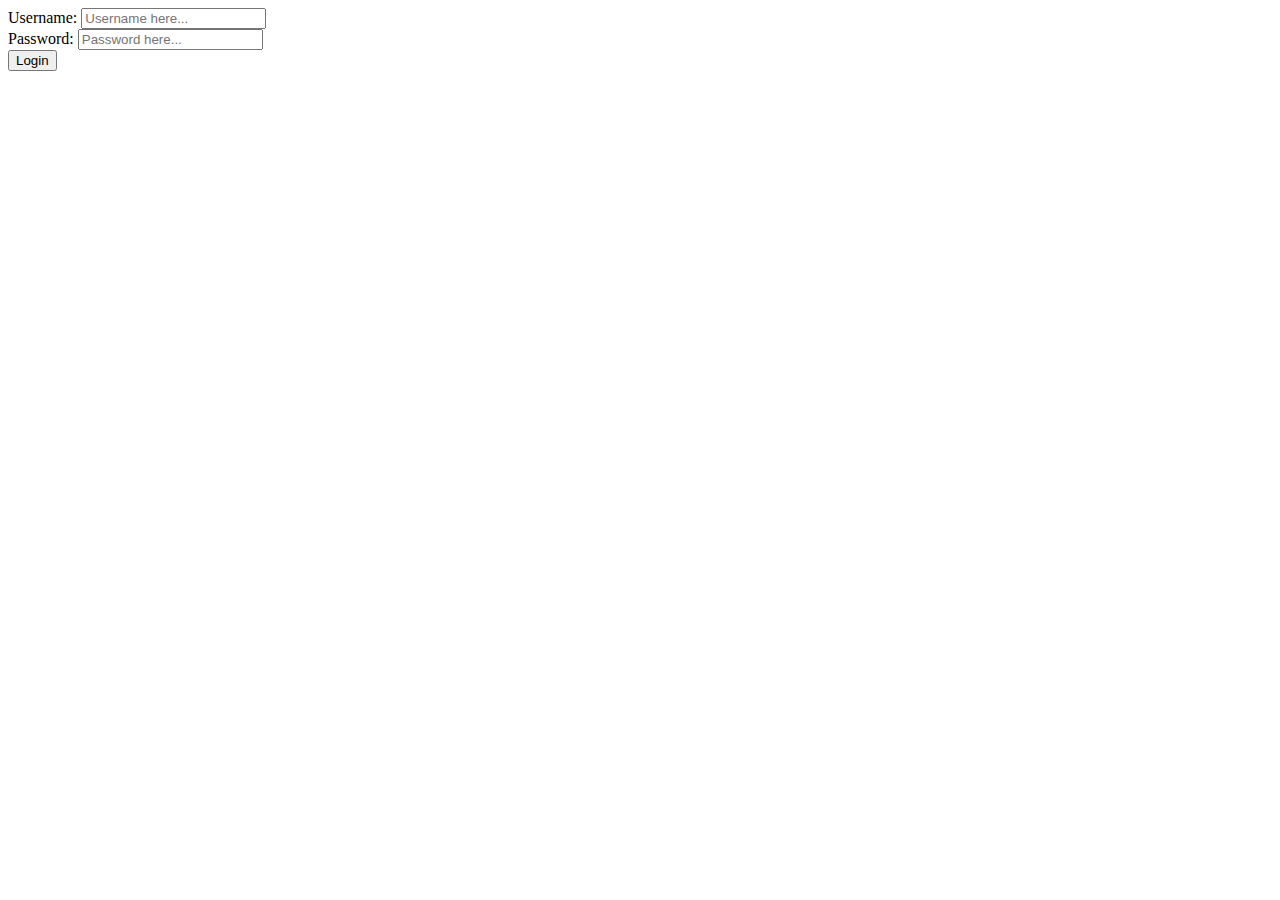
==== index.html @ 5e28cfff "Create index.html" ====
<!DOCTYPE html>
<html lang="en">
  <head>
    <meta name="viewport" content="width=device-width, initial-scale=1.0" />
    <title>Interactive Panda Form</title>
    <!-- Google Font -->
    <link
      href="https://fonts.googleapis.com/css2?family=Poppins:wght@400;600&display=swap"
      rel="stylesheet"
    />
    <!-- Stylesheet -->
    <link rel="stylesheet" href="style.css" />
  </head>
  <body>
    <div class="container">
      <form>
        <label for="username">Username:</label>
        <input type="text" id="username" placeholder="Username here..." /><br>
        <label for="password">Password:</label>
        <input type="password" id="password" placeholder="Password here..." /><br>
        <button>Login</button>
      </form>
      <div class="ear-l"></div>
      <div class="ear-r"></div>
      <div class="panda-face">
        <div class="blush-l"></div>
        <div class="blush-r"></div>
        <div class="eye-l">
          <div class="eyeball-l"></div>
        </div>
        <div class="eye-r">
          <div class="eyeball-r"></div>
        </div>
        <div class="nose"></div>
        <div class="mouth"></div>
      </div>
      <div class="hand-l"></div>
      <div class="hand-r"></div>
      <div class="paw-l"></div>
      <div class="paw-r"></div>
    </div>
    <!-- Script -->
    <script src="script.js"></script>
  </body>
</html>
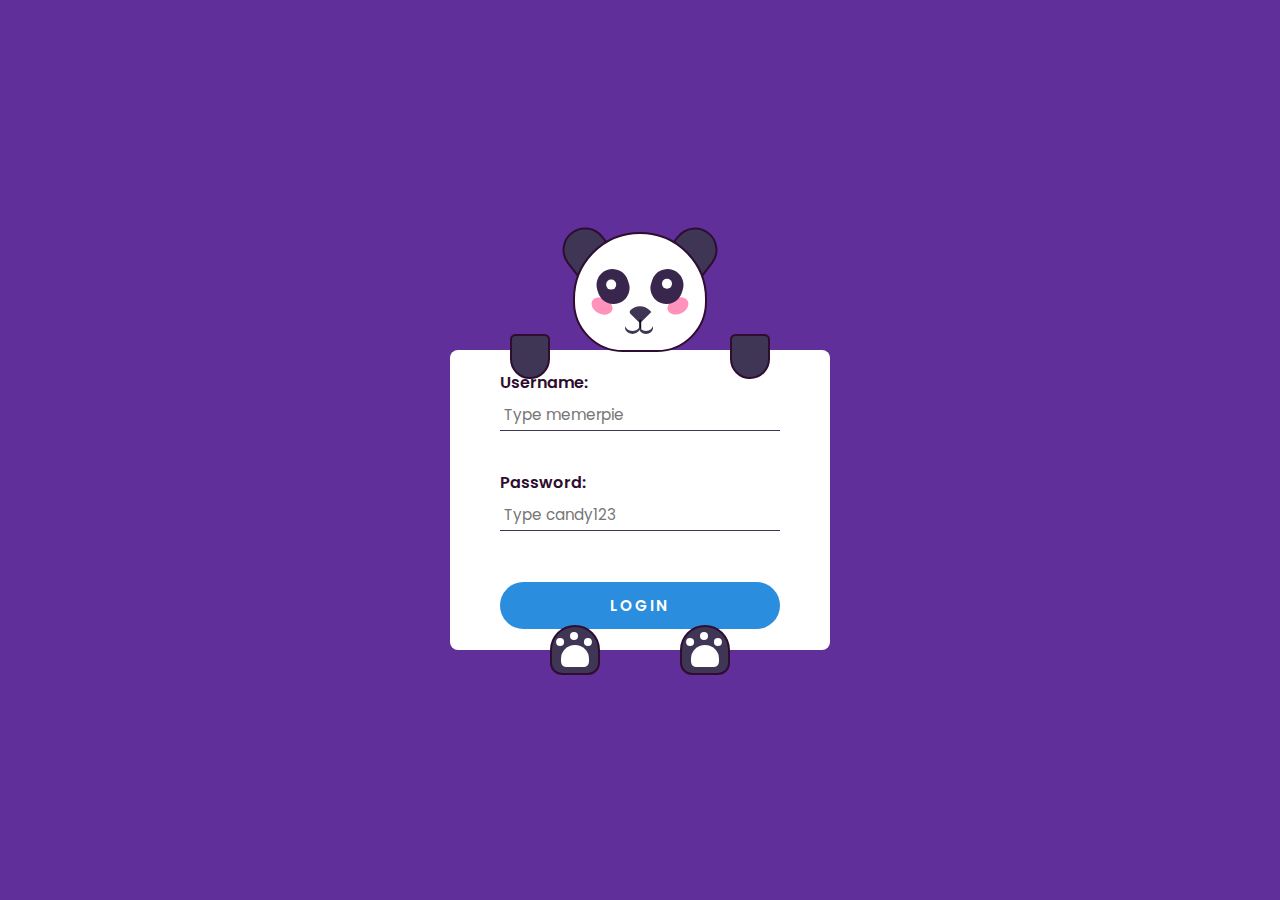
==== commit eb9508c9: "Update index.html" ====
--- a/index.html
+++ b/index.html
@@ -15,9 +15,9 @@
     <div class="container">
       <form>
         <label for="username">Username:</label>
-        <input type="text" id="username" placeholder="Username here..." /><br>
+        <input type="text" id="username" placeholder="Type memerpie" /><br>
         <label for="password">Password:</label>
-        <input type="password" id="password" placeholder="Password here..." /><br>
+        <input type="password" id="password" placeholder="Type candy123" /><br>
         <button>Login</button>
       </form>
       <div class="ear-l"></div>
--- a/style.css
+++ b/style.css
@@ -0,0 +1,264 @@
+* {
+  padding: 0;
+  margin: 0;
+  box-sizing: border-box;
+  font-family: "Poppins", sans-serif;
+}
+body {
+  background-color: #612f99;
+}
+.container {
+  height: 31.25em;
+  width: 31.25em;
+  position: absolute;
+  transform: translate(-50%, -50%);
+  top: 50%;
+  left: 50%;
+}
+form {
+  width: 23.75em;
+  height: 18.75em;
+  background-color: #ffffff;
+  position: absolute;
+  transform: translate(-50%, -50%);
+  top: calc(50% + 3.1em);
+  left: 50%;
+  padding: 0 3.1em;
+  display: flex;
+  flex-direction: column;
+  justify-content: center;
+  border-radius: 0.5em;
+}
+form label {
+  display: block;
+  margin-bottom: 0.2em;
+  font-weight: 600;
+  color: #2e0d30;
+}
+form input {
+  font-size: 0.95em;
+  font-weight: 400;
+  color: #3f3554;
+  padding: 0.3em;
+  border: none;
+  border-bottom: 0.12em solid #3f3554;
+  outline: none;
+}
+form input:focus {
+  border-color: #0d96e0;
+}
+form input:not(:last-child) {
+  margin-bottom: 0.9em;
+}
+form button {
+  font-size: 0.95em;
+  padding: 0.8em 1.5em;
+  border-radius: 2em;
+  border: none;
+  outline: none;
+  background-color: #2b8ddd;
+  color: #ffffff;
+  text-transform: uppercase;
+  font-weight: 600;
+  letter-spacing: 0.15em;
+  margin-top: 0.8em;
+  transition: transform 0.3s ease, box-shadow 0.3s ease, background-color 0.3s ease;
+}
+
+form button:hover {
+  transform: scale(1.05); 
+  background-color: #1a6fbf;
+  box-shadow: 0 0 10px 5px rgba(43, 141, 221, 0.6), 
+              0 0 20px 8px rgba(43, 141, 221, 0.4); 
+  cursor: pointer;
+}
+
+form button:active {
+  transform: scale(1.02);
+  background-color: #155a99;
+  box-shadow: 0 0 8px 4px rgba(43, 141, 221, 0.5);
+}
+
+
+.panda-face {
+  height: 7.5em;
+  width: 8.4em;
+  background-color: #ffffff;
+  border: 0.18em solid #2e0d30;
+  border-radius: 7.5em 7.5em 5.62em 5.62em;
+  position: absolute;
+  top: 2em;
+  margin: auto;
+  left: 0;
+  right: 0;
+}
+.ear-l,
+.ear-r {
+  background-color: #3f3554;
+  height: 2.5em;
+  width: 2.81em;
+  border: 0.18em solid #2e0d30;
+  border-radius: 2.5em 2.5em 0 0;
+  top: 1.75em;
+  position: absolute;
+}
+.ear-l {
+  transform: rotate(-38deg);
+  left: 10.69em;
+}
+.ear-r {
+  transform: rotate(38deg);
+  right: 10.69em;
+}
+.blush-l,
+.blush-r {
+  background-color: #ff93bc;
+  height: 1em;
+  width: 1.37em;
+  border-radius: 50%;
+  position: absolute;
+  top: 4em;
+}
+.blush-l {
+  transform: rotate(25deg);
+  left: 1em;
+}
+.blush-r {
+  transform: rotate(-25deg);
+  right: 1em;
+}
+.eye-l,
+.eye-r {
+  background-color: #36244bfd;
+  height: 2.18em;
+  width: 2em;
+  border-radius: 2em;
+  position: absolute;
+  top: 2.18em;
+}
+.eye-l {
+  left: 1.37em;
+  transform: rotate(-20deg);
+}
+.eye-r {
+  right: 1.37em;
+  transform: rotate(20deg);
+}
+.eyeball-l,
+.eyeball-r {
+  height: 0.6em;
+  width: 0.6em;
+  background-color: #ffffff;
+  border-radius: 50%;
+  position: absolute;
+  left: 0.6em;
+  top: 0.6em;
+  transition: 1s all;
+}
+.eyeball-l {
+  transform: rotate(20deg);
+}
+.eyeball-r {
+  transform: rotate(-20deg);
+}
+.nose {
+  height: 1em;
+  width: 1em;
+  background-color: #3f3554;
+  position: absolute;
+  top: 4.37em;
+  margin: auto;
+  left: 0;
+  right: 0;
+  border-radius: 1.2em 0 0 0.25em;
+  transform: rotate(45deg);
+}
+.nose:before {
+  content: "";
+  position: absolute;
+  background-color: #120f18;
+  height: 0.6em;
+  width: 0.1em;
+  transform: rotate(-45deg);
+  top: 0.75em;
+  left: 1em;
+}
+.mouth,
+.mouth:before {
+  height: 0.75em;
+  width: 0.93em;
+  background-color: transparent;
+  position: absolute;
+  border-radius: 50%;
+  box-shadow: 0 0.18em #3f3554;
+}
+.mouth {
+  top: 5.31em;
+  left: 3.12em;
+}
+.mouth:before {
+  content: "";
+  position: absolute;
+  left: 0.87em;
+}
+.hand-l,
+.hand-r {
+  background-color: #3f3554;
+  height: 2.81em;
+  width: 2.5em;
+  border: 0.18em solid #2e0d30;
+  border-radius: 0.6em 0.6em 2.18em 2.18em;
+  transition: 1s all;
+  position: absolute;
+  top: 8.4em;
+}
+.hand-l {
+  left: 7.5em;
+}
+.hand-r {
+  right: 7.5em;
+}
+.paw-l,
+.paw-r {
+  background-color: #3f3554;
+  height: 3.12em;
+  width: 3.12em;
+  border: 0.18em solid #2e0d30;
+  border-radius: 2.5em 2.5em 1.2em 1.2em;
+  position: absolute;
+  top: 26.56em;
+}
+.paw-l {
+  left: 10em;
+}
+.paw-r {
+  right: 10em;
+}
+.paw-l:before,
+.paw-r:before {
+  position: absolute;
+  content: "";
+  background-color: #ffffff;
+  height: 1.37em;
+  width: 1.75em;
+  top: 1.12em;
+  left: 0.55em;
+  border-radius: 1.56em 1.56em 0.6em 0.6em;
+}
+.paw-l:after,
+.paw-r:after {
+  position: absolute;
+  content: "";
+  background-color: #ffffff;
+  height: 0.5em;
+  width: 0.5em;
+  border-radius: 50%;
+  top: 0.31em;
+  left: 1.12em;
+  box-shadow: 0.87em 0.37em #ffffff, -0.87em 0.37em #ffffff;
+}
+@media screen and (max-width: 500px) {
+  .container {
+    font-size: 14px;
+  }
+}
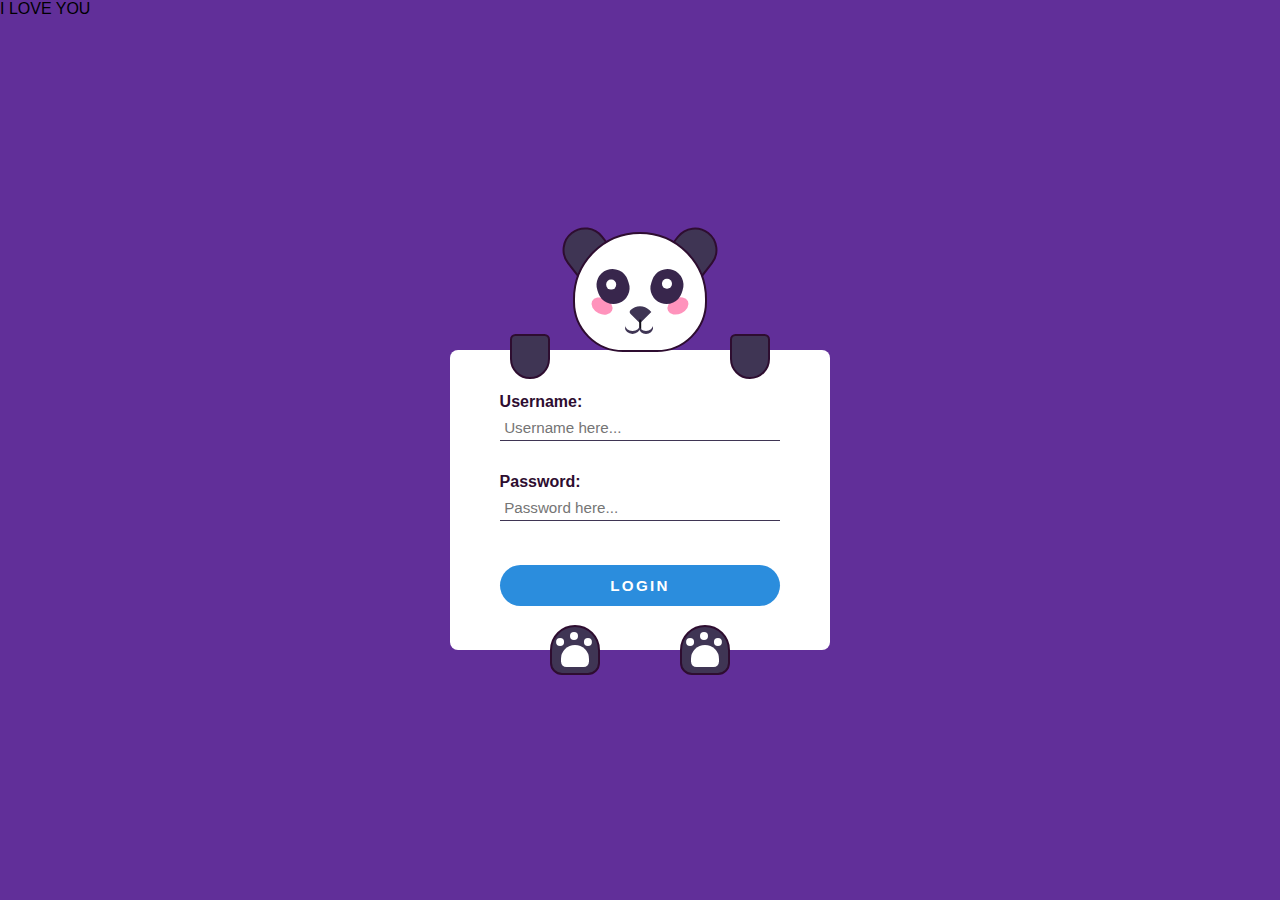
==== commit 7a5ac7d4: "Update index.html" ====
--- a/index.html
+++ b/index.html
@@ -1,45 +1,48 @@
 <!DOCTYPE html>
 <html lang="en">
-  <head>
-    <meta name="viewport" content="width=device-width, initial-scale=1.0" />
-    <title>Interactive Panda Form</title>
-    <!-- Google Font -->
-    <link
-      href="https://fonts.googleapis.com/css2?family=Poppins:wght@400;600&display=swap"
-      rel="stylesheet"
-    />
-    <!-- Stylesheet -->
-    <link rel="stylesheet" href="style.css" />
-  </head>
-  <body>
-    <div class="container">
-      <form>
-        <label for="username">Username:</label>
-        <input type="text" id="username" placeholder="Type memerpie" /><br>
-        <label for="password">Password:</label>
-        <input type="password" id="password" placeholder="Type candy123" /><br>
-        <button>Login</button>
-      </form>
-      <div class="ear-l"></div>
-      <div class="ear-r"></div>
-      <div class="panda-face">
-        <div class="blush-l"></div>
-        <div class="blush-r"></div>
-        <div class="eye-l">
-          <div class="eyeball-l"></div>
+<head>
+    <meta charset="UTF-8">
+    <meta name="viewport" content="width=device-width, initial-scale=1.0">
+    <title>Panda Login & Animation</title>
+    <link rel="stylesheet" href="style.css">
+</head>
+<body>
+
+    <!-- Login Page -->
+    <div id="loginPage" class="container">
+        <form onsubmit="showAnimationPage(event)">
+            <label for="username">Username:</label>
+            <input type="text" id="username" placeholder="Username here..." required /><br>
+            <label for="password">Password:</label>
+            <input type="password" id="password" placeholder="Password here..." required /><br>
+            <button type="submit">Login</button>
+        </form>
+        <div class="ear-l"></div>
+        <div class="ear-r"></div>
+        <div class="panda-face">
+            <div class="blush-l"></div>
+            <div class="blush-r"></div>
+            <div class="eye-l"><div class="eyeball-l"></div></div>
+            <div class="eye-r"><div class="eyeball-r"></div></div>
+            <div class="nose"></div>
+            <div class="mouth"></div>
         </div>
-        <div class="eye-r">
-          <div class="eyeball-r"></div>
+        <div class="hand-l"></div>
+        <div class="hand-r"></div>
+        <div class="paw-l"></div>
+        <div class="paw-r"></div>
+    </div>
+
+    <!-- Animation Page (Hidden Initially) -->
+    <div id="animationPage" class="hidden">
+        <div class="text-container">
+            <span class="line"></span>
+            <span id="changingText">I LOVE YOU</span>
+            <span class="line"></span>
         </div>
-        <div class="nose"></div>
-        <div class="mouth"></div>
-      </div>
-      <div class="hand-l"></div>
-      <div class="hand-r"></div>
-      <div class="paw-l"></div>
-      <div class="paw-r"></div>
     </div>
-    <!-- Script -->
+
     <script src="script.js"></script>
-  </body>
+
+</body>
 </html>
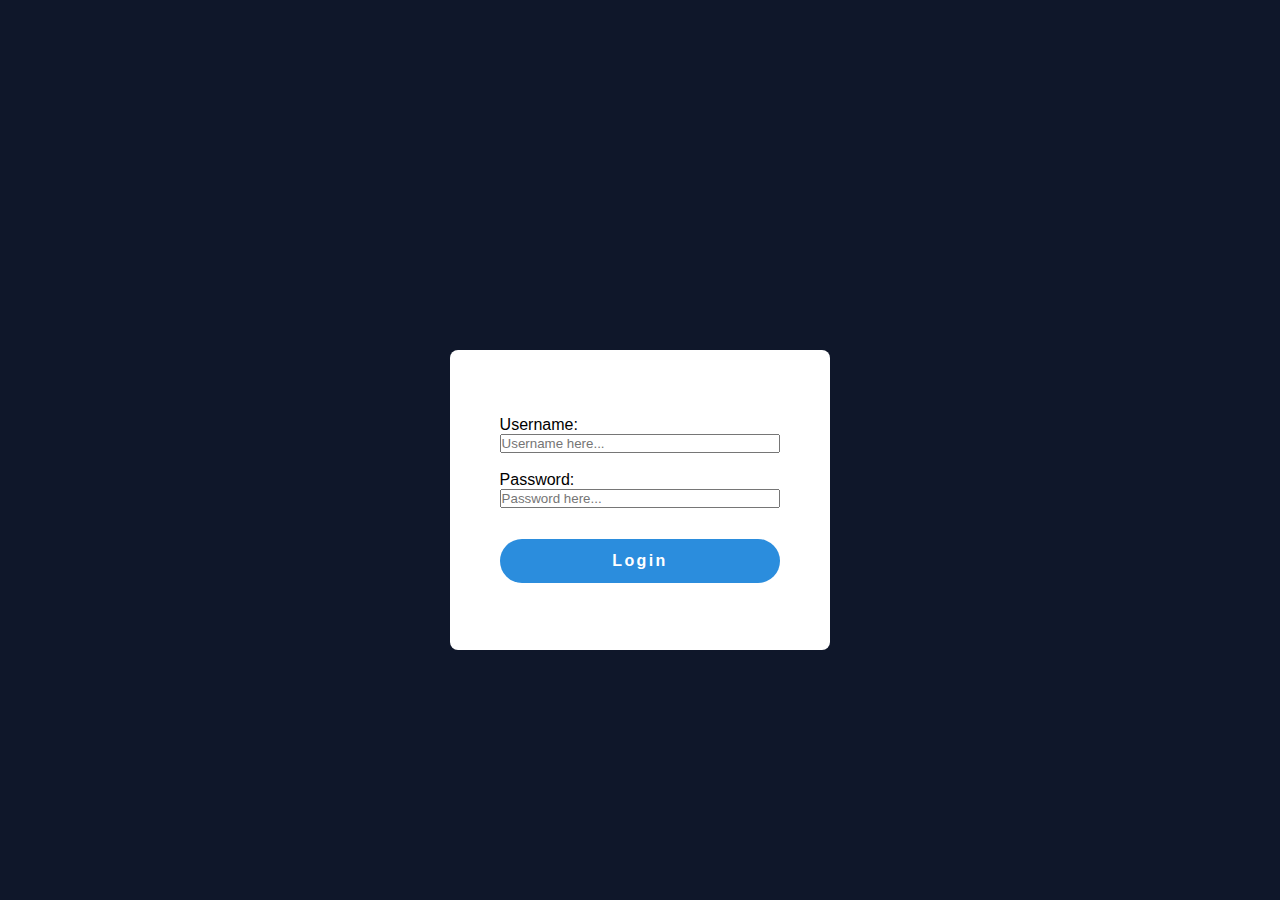
==== commit 40d6dfb7: "Update index.html" ====
--- a/index.html
+++ b/index.html
@@ -3,13 +3,13 @@
 <head>
     <meta charset="UTF-8">
     <meta name="viewport" content="width=device-width, initial-scale=1.0">
-    <title>Panda Login & Animation</title>
+    <title>Panda Login & Animated Text</title>
     <link rel="stylesheet" href="style.css">
 </head>
-<body>
+<body id="body">
 
     <!-- Login Page -->
-    <div id="loginPage" class="container">
+    <div id="loginPage" class="container fade-in">
         <form onsubmit="showAnimationPage(event)">
             <label for="username">Username:</label>
             <input type="text" id="username" placeholder="Username here..." required /><br>
@@ -33,8 +33,8 @@
         <div class="paw-r"></div>
     </div>
 
-    <!-- Animation Page (Hidden Initially) -->
-    <div id="animationPage" class="hidden">
+    <!-- Animated Text Page (Hidden Initially) -->
+    <div id="animationPage" class="fade-out hidden">
         <div class="text-container">
             <span class="line"></span>
             <span id="changingText">I LOVE YOU</span>
--- a/style.css
+++ b/style.css
@@ -1,264 +1,107 @@
 * {
-  padding: 0;
-  margin: 0;
-  box-sizing: border-box;
-  font-family: "Poppins", sans-serif;
+    margin: 0;
+    padding: 0;
+    box-sizing: border-box;
+    font-family: Arial, sans-serif;
 }
+
 body {
-  background-color: #612f99;
+    display: flex;
+    justify-content: center;
+    align-items: center;
+    height: 100vh;
+    background-color: #0f172a;
 }
+
+/* Hide Animation Page Initially */
+.hidden {
+    display: none;
+}
+
+/* Login Page Styles */
 .container {
-  height: 31.25em;
-  width: 31.25em;
-  position: absolute;
-  transform: translate(-50%, -50%);
-  top: 50%;
-  left: 50%;
+    height: 31.25em;
+    width: 31.25em;
+    position: absolute;
+    transform: translate(-50%, -50%);
+    top: 50%;
+    left: 50%;
 }
+
 form {
-  width: 23.75em;
-  height: 18.75em;
-  background-color: #ffffff;
-  position: absolute;
-  transform: translate(-50%, -50%);
-  top: calc(50% + 3.1em);
-  left: 50%;
-  padding: 0 3.1em;
-  display: flex;
-  flex-direction: column;
-  justify-content: center;
-  border-radius: 0.5em;
+    width: 23.75em;
+    height: 18.75em;
+    background-color: #ffffff;
+    position: absolute;
+    transform: translate(-50%, -50%);
+    top: calc(50% + 3.1em);
+    left: 50%;
+    padding: 0 3.1em;
+    display: flex;
+    flex-direction: column;
+    justify-content: center;
+    border-radius: 0.5em;
 }
-form label {
-  display: block;
-  margin-bottom: 0.2em;
-  font-weight: 600;
-  color: #2e0d30;
-}
-form input {
-  font-size: 0.95em;
-  font-weight: 400;
-  color: #3f3554;
-  padding: 0.3em;
-  border: none;
-  border-bottom: 0.12em solid #3f3554;
-  outline: none;
-}
-form input:focus {
-  border-color: #0d96e0;
-}
-form input:not(:last-child) {
-  margin-bottom: 0.9em;
-}
+
 form button {
-  font-size: 0.95em;
-  padding: 0.8em 1.5em;
-  border-radius: 2em;
-  border: none;
-  outline: none;
-  background-color: #2b8ddd;
-  color: #ffffff;
-  text-transform: uppercase;
-  font-weight: 600;
-  letter-spacing: 0.15em;
-  margin-top: 0.8em;
-  transition: transform 0.3s ease, box-shadow 0.3s ease, background-color 0.3s ease;
+    font-size: 1em;
+    padding: 0.8em 1.5em;
+    border-radius: 2em;
+    border: none;
+    outline: none;
+    background-color: #2b8ddd;
+    color: #ffffff;
+    font-weight: 600;
+    letter-spacing: 0.15em;
+    margin-top: 0.8em;
+    transition: transform 0.3s ease, box-shadow 0.3s ease, background-color 0.3s ease;
 }
 
 form button:hover {
-  transform: scale(1.05); 
-  background-color: #1a6fbf;
-  box-shadow: 0 0 10px 5px rgba(43, 141, 221, 0.6), 
-              0 0 20px 8px rgba(43, 141, 221, 0.4); 
-  cursor: pointer;
+    transform: scale(1.05); 
+    background-color: #1a6fbf;
+    box-shadow: 0 0 10px 5px rgba(43, 141, 221, 0.6);
+    cursor: pointer;
 }
 
-form button:active {
-  transform: scale(1.02);
-  background-color: #155a99;
-  box-shadow: 0 0 8px 4px rgba(43, 141, 221, 0.5);
+/* Animated Text Styles */
+.text-container {
+    display: flex;
+    align-items: center;
+    font-size: 3rem;
+    font-weight: bold;
+    color: #aaa;
+    position: relative;
 }
 
+.line {
+    width: 10px;
+    height: 60px;
+    background: white;
+    margin: 0 15px;
+    animation: fadeIn 1s infinite alternate;
+}
 
-.panda-face {
-  height: 7.5em;
-  width: 8.4em;
-  background-color: #ffffff;
-  border: 0.18em solid #2e0d30;
-  border-radius: 7.5em 7.5em 5.62em 5.62em;
-  position: absolute;
-  top: 2em;
-  margin: auto;
-  left: 0;
-  right: 0;
+#changingText {
+    display: inline-block;
+    transition: transform 0.5s ease, opacity 0.5s ease;
 }
-.ear-l,
-.ear-r {
-  background-color: #3f3554;
-  height: 2.5em;
-  width: 2.81em;
-  border: 0.18em solid #2e0d30;
-  border-radius: 2.5em 2.5em 0 0;
-  top: 1.75em;
-  position: absolute;
+
+.transition-out {
+    transform: scale(0.8);
+    opacity: 0.5;
 }
-.ear-l {
-  transform: rotate(-38deg);
-  left: 10.69em;
+
+.transition-in {
+    transform: scale(1);
+    opacity: 1;
 }
-.ear-r {
-  transform: rotate(38deg);
-  right: 10.69em;
+
+@keyframes fadeIn {
+    0% {
+        opacity: 0.3;
+    }
+    100% {
+        opacity: 1;
+    }
 }
-.blush-l,
-.blush-r {
-  background-color: #ff93bc;
-  height: 1em;
-  width: 1.37em;
-  border-radius: 50%;
-  position: absolute;
-  top: 4em;
-}
-.blush-l {
-  transform: rotate(25deg);
-  left: 1em;
-}
-.blush-r {
-  transform: rotate(-25deg);
-  right: 1em;
-}
-.eye-l,
-.eye-r {
-  background-color: #36244bfd;
-  height: 2.18em;
-  width: 2em;
-  border-radius: 2em;
-  position: absolute;
-  top: 2.18em;
-}
-.eye-l {
-  left: 1.37em;
-  transform: rotate(-20deg);
-}
-.eye-r {
-  right: 1.37em;
-  transform: rotate(20deg);
-}
-.eyeball-l,
-.eyeball-r {
-  height: 0.6em;
-  width: 0.6em;
-  background-color: #ffffff;
-  border-radius: 50%;
-  position: absolute;
-  left: 0.6em;
-  top: 0.6em;
-  transition: 1s all;
-}
-.eyeball-l {
-  transform: rotate(20deg);
-}
-.eyeball-r {
-  transform: rotate(-20deg);
-}
-.nose {
-  height: 1em;
-  width: 1em;
-  background-color: #3f3554;
-  position: absolute;
-  top: 4.37em;
-  margin: auto;
-  left: 0;
-  right: 0;
-  border-radius: 1.2em 0 0 0.25em;
-  transform: rotate(45deg);
-}
-.nose:before {
-  content: "";
-  position: absolute;
-  background-color: #120f18;
-  height: 0.6em;
-  width: 0.1em;
-  transform: rotate(-45deg);
-  top: 0.75em;
-  left: 1em;
-}
-.mouth,
-.mouth:before {
-  height: 0.75em;
-  width: 0.93em;
-  background-color: transparent;
-  position: absolute;
-  border-radius: 50%;
-  box-shadow: 0 0.18em #3f3554;
-}
-.mouth {
-  top: 5.31em;
-  left: 3.12em;
-}
-.mouth:before {
-  content: "";
-  position: absolute;
-  left: 0.87em;
-}
-.hand-l,
-.hand-r {
-  background-color: #3f3554;
-  height: 2.81em;
-  width: 2.5em;
-  border: 0.18em solid #2e0d30;
-  border-radius: 0.6em 0.6em 2.18em 2.18em;
-  transition: 1s all;
-  position: absolute;
-  top: 8.4em;
-}
-.hand-l {
-  left: 7.5em;
-}
-.hand-r {
-  right: 7.5em;
-}
-.paw-l,
-.paw-r {
-  background-color: #3f3554;
-  height: 3.12em;
-  width: 3.12em;
-  border: 0.18em solid #2e0d30;
-  border-radius: 2.5em 2.5em 1.2em 1.2em;
-  position: absolute;
-  top: 26.56em;
-}
-.paw-l {
-  left: 10em;
-}
-.paw-r {
-  right: 10em;
-}
-.paw-l:before,
-.paw-r:before {
-  position: absolute;
-  content: "";
-  background-color: #ffffff;
-  height: 1.37em;
-  width: 1.75em;
-  top: 1.12em;
-  left: 0.55em;
-  border-radius: 1.56em 1.56em 0.6em 0.6em;
-}
-.paw-l:after,
-.paw-r:after {
-  position: absolute;
-  content: "";
-  background-color: #ffffff;
-  height: 0.5em;
-  width: 0.5em;
-  border-radius: 50%;
-  top: 0.31em;
-  left: 1.12em;
-  box-shadow: 0.87em 0.37em #ffffff, -0.87em 0.37em #ffffff;
-}
-@media screen and (max-width: 500px) {
-  .container {
-    font-size: 14px;
-  }
-}
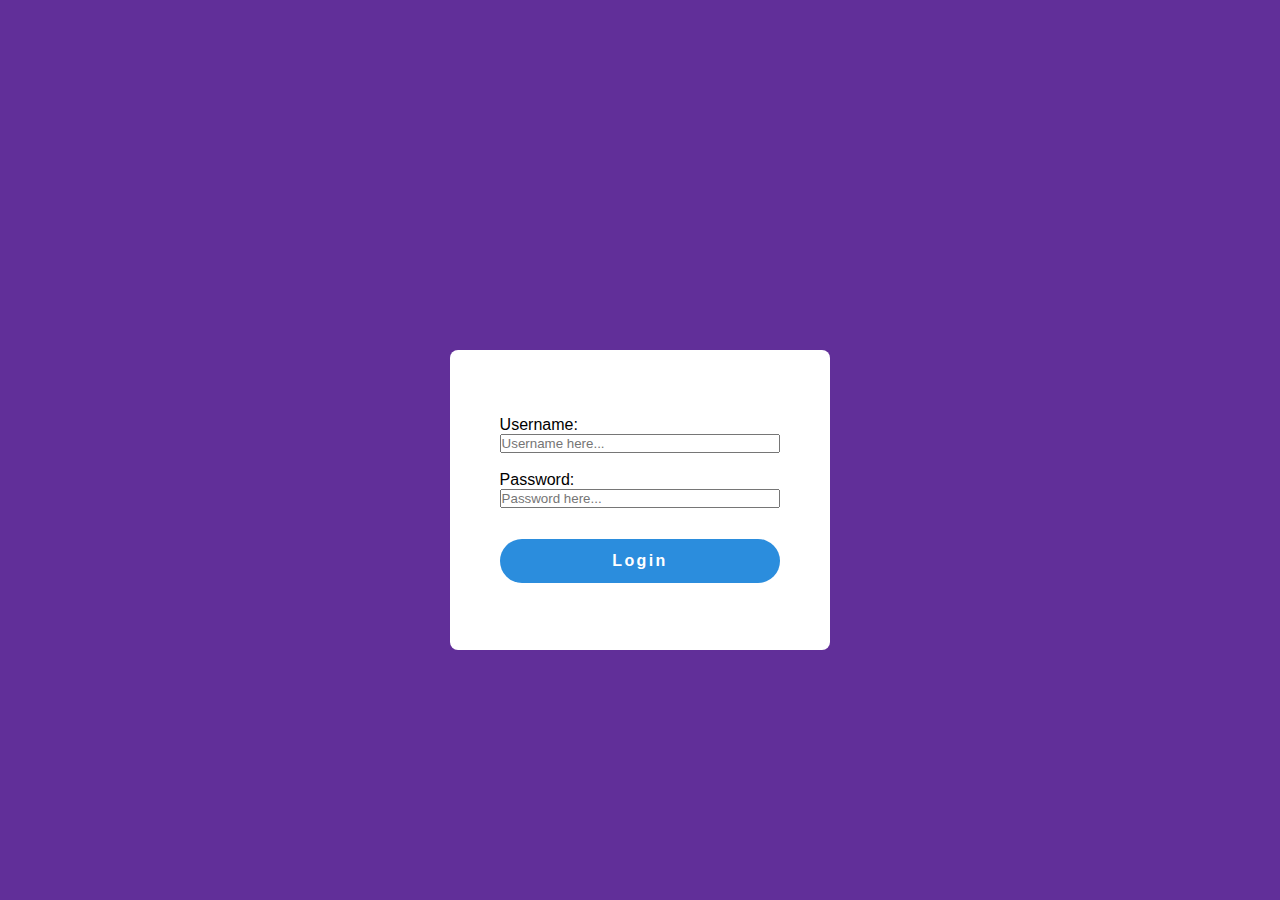
==== commit d767f5f1: "Update index.html" ====
--- a/index.html
+++ b/index.html
@@ -8,7 +8,7 @@
 </head>
 <body id="body">
 
-    <!-- Login Page -->
+    <!-- Login Page (Visible by Default) -->
     <div id="loginPage" class="container fade-in">
         <form onsubmit="showAnimationPage(event)">
             <label for="username">Username:</label>
@@ -34,7 +34,7 @@
     </div>
 
     <!-- Animated Text Page (Hidden Initially) -->
-    <div id="animationPage" class="fade-out hidden">
+    <div id="animationPage" class="hidden">
         <div class="text-container">
             <span class="line"></span>
             <span id="changingText">I LOVE YOU</span>
--- a/style.css
+++ b/style.css
@@ -10,12 +10,25 @@
     justify-content: center;
     align-items: center;
     height: 100vh;
-    background-color: #0f172a;
+    background-color: #612f99; /* Background color for login */
+    transition: background-color 1s ease-in-out;
 }
 
-/* Hide Animation Page Initially */
+/* Smooth fade transitions */
+.fade-in {
+    opacity: 1;
+    transition: opacity 0.8s ease-in-out;
+}
+
+.fade-out {
+    opacity: 0;
+    transition: opacity 0.8s ease-in-out;
+}
+
+/* Hide but keep smooth transitions */
 .hidden {
-    display: none;
+    visibility: hidden;
+    position: absolute;
 }
 
 /* Login Page Styles */
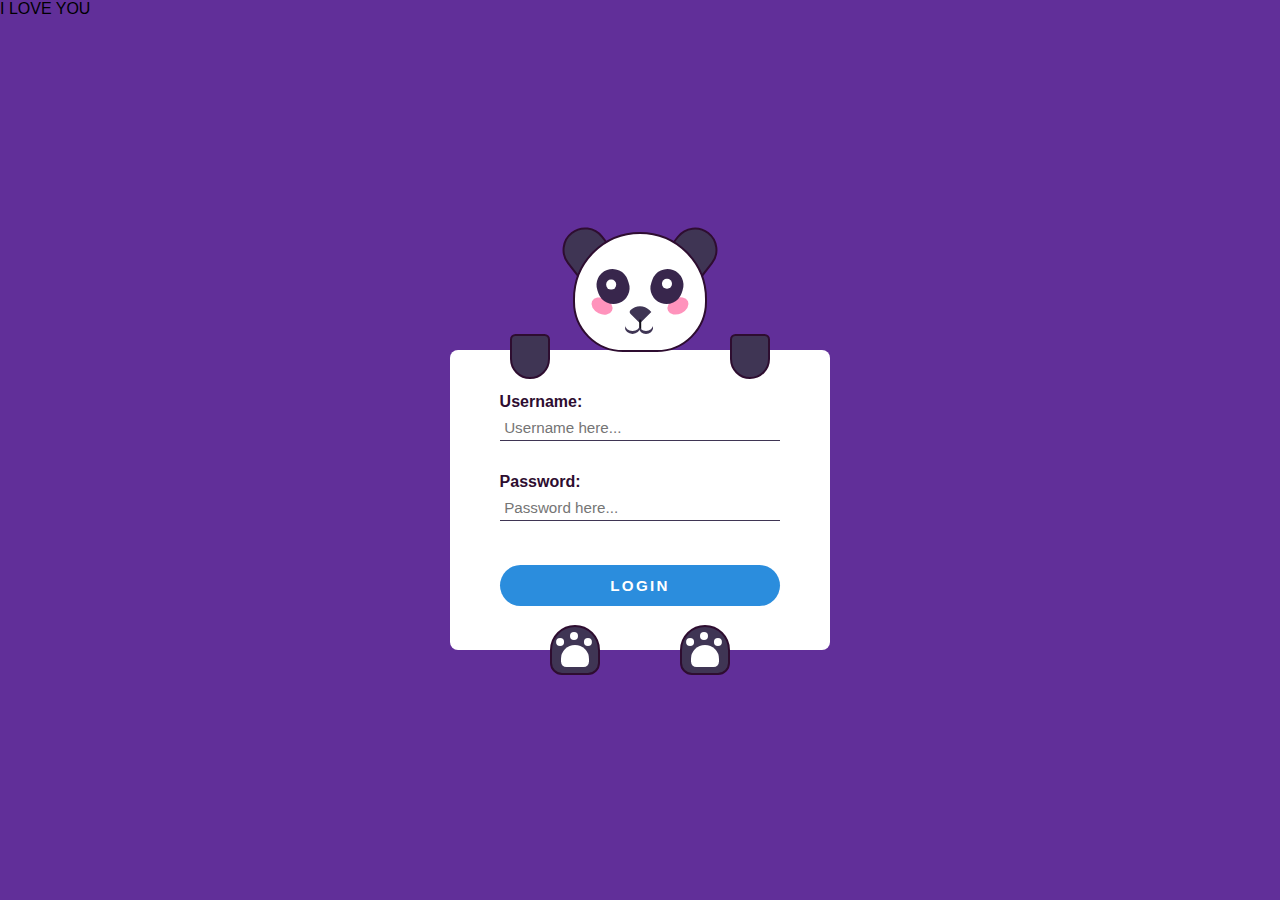
==== commit c30a60e7: "Update index.html" ====
--- a/index.html
+++ b/index.html
@@ -43,6 +43,7 @@
     </div>
 
     <script src="script.js"></script>
+    <script src="new-script.js"></script>
 
 </body>
 </html>
--- a/style.css
+++ b/style.css
@@ -1,120 +1,264 @@
 * {
-    margin: 0;
-    padding: 0;
-    box-sizing: border-box;
-    font-family: Arial, sans-serif;
-}
-
+  padding: 0;
+  margin: 0;
+  box-sizing: border-box;
+  font-family: "Poppins", sans-serif;
+}
 body {
-    display: flex;
-    justify-content: center;
-    align-items: center;
-    height: 100vh;
-    background-color: #612f99; /* Background color for login */
-    transition: background-color 1s ease-in-out;
-}
-
-/* Smooth fade transitions */
-.fade-in {
-    opacity: 1;
-    transition: opacity 0.8s ease-in-out;
-}
-
-.fade-out {
-    opacity: 0;
-    transition: opacity 0.8s ease-in-out;
-}
-
-/* Hide but keep smooth transitions */
-.hidden {
-    visibility: hidden;
-    position: absolute;
-}
-
-/* Login Page Styles */
+  background-color: #612f99;
+}
 .container {
-    height: 31.25em;
-    width: 31.25em;
-    position: absolute;
-    transform: translate(-50%, -50%);
-    top: 50%;
-    left: 50%;
-}
-
+  height: 31.25em;
+  width: 31.25em;
+  position: absolute;
+  transform: translate(-50%, -50%);
+  top: 50%;
+  left: 50%;
+}
 form {
-    width: 23.75em;
-    height: 18.75em;
-    background-color: #ffffff;
-    position: absolute;
-    transform: translate(-50%, -50%);
-    top: calc(50% + 3.1em);
-    left: 50%;
-    padding: 0 3.1em;
-    display: flex;
-    flex-direction: column;
-    justify-content: center;
-    border-radius: 0.5em;
-}
-
+  width: 23.75em;
+  height: 18.75em;
+  background-color: #ffffff;
+  position: absolute;
+  transform: translate(-50%, -50%);
+  top: calc(50% + 3.1em);
+  left: 50%;
+  padding: 0 3.1em;
+  display: flex;
+  flex-direction: column;
+  justify-content: center;
+  border-radius: 0.5em;
+}
+form label {
+  display: block;
+  margin-bottom: 0.2em;
+  font-weight: 600;
+  color: #2e0d30;
+}
+form input {
+  font-size: 0.95em;
+  font-weight: 400;
+  color: #3f3554;
+  padding: 0.3em;
+  border: none;
+  border-bottom: 0.12em solid #3f3554;
+  outline: none;
+}
+form input:focus {
+  border-color: #0d96e0;
+}
+form input:not(:last-child) {
+margin-bottom: 0.9em;
+}
 form button {
-    font-size: 1em;
-    padding: 0.8em 1.5em;
-    border-radius: 2em;
-    border: none;
-    outline: none;
-    background-color: #2b8ddd;
-    color: #ffffff;
-    font-weight: 600;
-    letter-spacing: 0.15em;
-    margin-top: 0.8em;
-    transition: transform 0.3s ease, box-shadow 0.3s ease, background-color 0.3s ease;
+  font-size: 0.95em;
+  padding: 0.8em 1.5em;
+  border-radius: 2em;
+  border: none;
+  outline: none;
+  background-color: #2b8ddd;
+  color: #ffffff;
+  text-transform: uppercase;
+  font-weight: 600;
+  letter-spacing: 0.15em;
+  margin-top: 0.8em;
+  transition: transform 0.3s ease, box-shadow 0.3s ease, background-color 0.3s ease;
 }
 
 form button:hover {
-    transform: scale(1.05); 
-    background-color: #1a6fbf;
-    box-shadow: 0 0 10px 5px rgba(43, 141, 221, 0.6);
-    cursor: pointer;
-}
-
-/* Animated Text Styles */
-.text-container {
-    display: flex;
-    align-items: center;
-    font-size: 3rem;
-    font-weight: bold;
-    color: #aaa;
-    position: relative;
-}
-
-.line {
-    width: 10px;
-    height: 60px;
-    background: white;
-    margin: 0 15px;
-    animation: fadeIn 1s infinite alternate;
-}
-
-#changingText {
-    display: inline-block;
-    transition: transform 0.5s ease, opacity 0.5s ease;
-}
-
-.transition-out {
-    transform: scale(0.8);
-    opacity: 0.5;
-}
-
-.transition-in {
-    transform: scale(1);
-    opacity: 1;
-}
-
-@keyframes fadeIn {
-    0% {
-        opacity: 0.3;
-    }
-    100% {
-        opacity: 1;
-    }
-}
+  transform: scale(1.05); 
+  background-color: #1a6fbf;
+  box-shadow: 0 0 10px 5px rgba(43, 141, 221, 0.6), 
+              0 0 20px 8px rgba(43, 141, 221, 0.4); 
+  cursor: pointer;
+}
+
+form button:active {
+  transform: scale(1.02);
+  background-color: #155a99;
+  box-shadow: 0 0 8px 4px rgba(43, 141, 221, 0.5);
+}
+
+
+.panda-face {
+  height: 7.5em;
+  width: 8.4em;
+  background-color: #ffffff;
+  border: 0.18em solid #2e0d30;
+  border-radius: 7.5em 7.5em 5.62em 5.62em;
+  position: absolute;
+  top: 2em;
+  margin: auto;
+  left: 0;
+  right: 0;
+}
+.ear-l,
+.ear-r {
+  background-color: #3f3554;
+  height: 2.5em;
+  width: 2.81em;
+  border: 0.18em solid #2e0d30;
+  border-radius: 2.5em 2.5em 0 0;
+  top: 1.75em;
+  position: absolute;
+}
+.ear-l {
+  transform: rotate(-38deg);
+  left: 10.69em;
+}
+.ear-r {
+  transform: rotate(38deg);
+  right: 10.69em;
+}
+.blush-l,
+.blush-r {
+  background-color: #ff93bc;
+  height: 1em;
+  width: 1.37em;
+  border-radius: 50%;
+  position: absolute;
+  top: 4em;
+}
+.blush-l {
+  transform: rotate(25deg);
+  left: 1em;
+}
+.blush-r {
+  transform: rotate(-25deg);
+  right: 1em;
+}
+.eye-l,
+.eye-r {
+  background-color: #36244bfd;
+  height: 2.18em;
+  width: 2em;
+  border-radius: 2em;
+  position: absolute;
+  top: 2.18em;
+}
+.eye-l {
+  left: 1.37em;
+  transform: rotate(-20deg);
+}
+.eye-r {
+  right: 1.37em;
+  transform: rotate(20deg);
+}
+.eyeball-l,
+.eyeball-r {
+  height: 0.6em;
+  width: 0.6em;
+ background-color: #ffffff;
+  border-radius: 50%;
+  position: absolute;
+  left: 0.6em;
+  top: 0.6em;
+  transition: 1s all;
+}
+.eyeball-l {
+  transform: rotate(20deg);
+}
+.eyeball-r {
+  transform: rotate(-20deg);
+}
+.nose {
+  height: 1em;
+  width: 1em;
+  background-color: #3f3554;
+  position: absolute;
+  top: 4.37em;
+  margin: auto;
+  left: 0;
+  right: 0;
+  border-radius: 1.2em 0 0 0.25em;
+  transform: rotate(45deg);
+}
+.nose:before {
+  content: "";
+  position: absolute;
+  background-color: #120f18;
+  height: 0.6em;
+  width: 0.1em;
+  transform: rotate(-45deg);
+  top: 0.75em;
+  left: 1em;
+}
+.mouth,
+.mouth:before {
+  height: 0.75em;
+  width: 0.93em;
+  background-color: transparent;
+  position: absolute;
+  border-radius: 50%;
+  box-shadow: 0 0.18em #3f3554;
+}
+.mouth {
+  top: 5.31em;
+  left: 3.12em;
+}
+.mouth:before {
+  content: "";
+ position: absolute;
+  left: 0.87em;
+}
+.hand-l,
+.hand-r {
+  background-color: #3f3554;
+  height: 2.81em;
+  width: 2.5em;
+  border: 0.18em solid #2e0d30;
+  border-radius: 0.6em 0.6em 2.18em 2.18em;
+  transition: 1s all;
+  position: absolute;
+  top: 8.4em;
+}
+.hand-l {
+  left: 7.5em;
+}
+.hand-r {
+  right: 7.5em;
+}
+.paw-l,
+.paw-r {
+  background-color: #3f3554;
+  height: 3.12em;
+  width: 3.12em;
+  border: 0.18em solid #2e0d30;
+  border-radius: 2.5em 2.5em 1.2em 1.2em;
+  position: absolute;
+  top: 26.56em;
+}
+.paw-l {
+  left: 10em;
+}
+.paw-r {
+  right: 10em;
+}
+.paw-l:before,
+.paw-r:before {
+  position: absolute;
+  content: "";
+  background-color: #ffffff;
+  height: 1.37em;
+  width: 1.75em;
+  top: 1.12em;
+  left: 0.55em;
+  border-radius: 1.56em 1.56em 0.6em 0.6em;
+}
+.paw-l:after,
+.paw-r:after {
+  position: absolute;
+content: "";
+  background-color: #ffffff;
+  height: 0.5em;
+  width: 0.5em;
+  border-radius: 50%;
+  top: 0.31em;
+  left: 1.12em;
+  box-shadow: 0.87em 0.37em #ffffff, -0.87em 0.37em #ffffff;
+}
+@media screen and (max-width: 500px) {
+  .container {
+    font-size: 14px;
+  }
+}
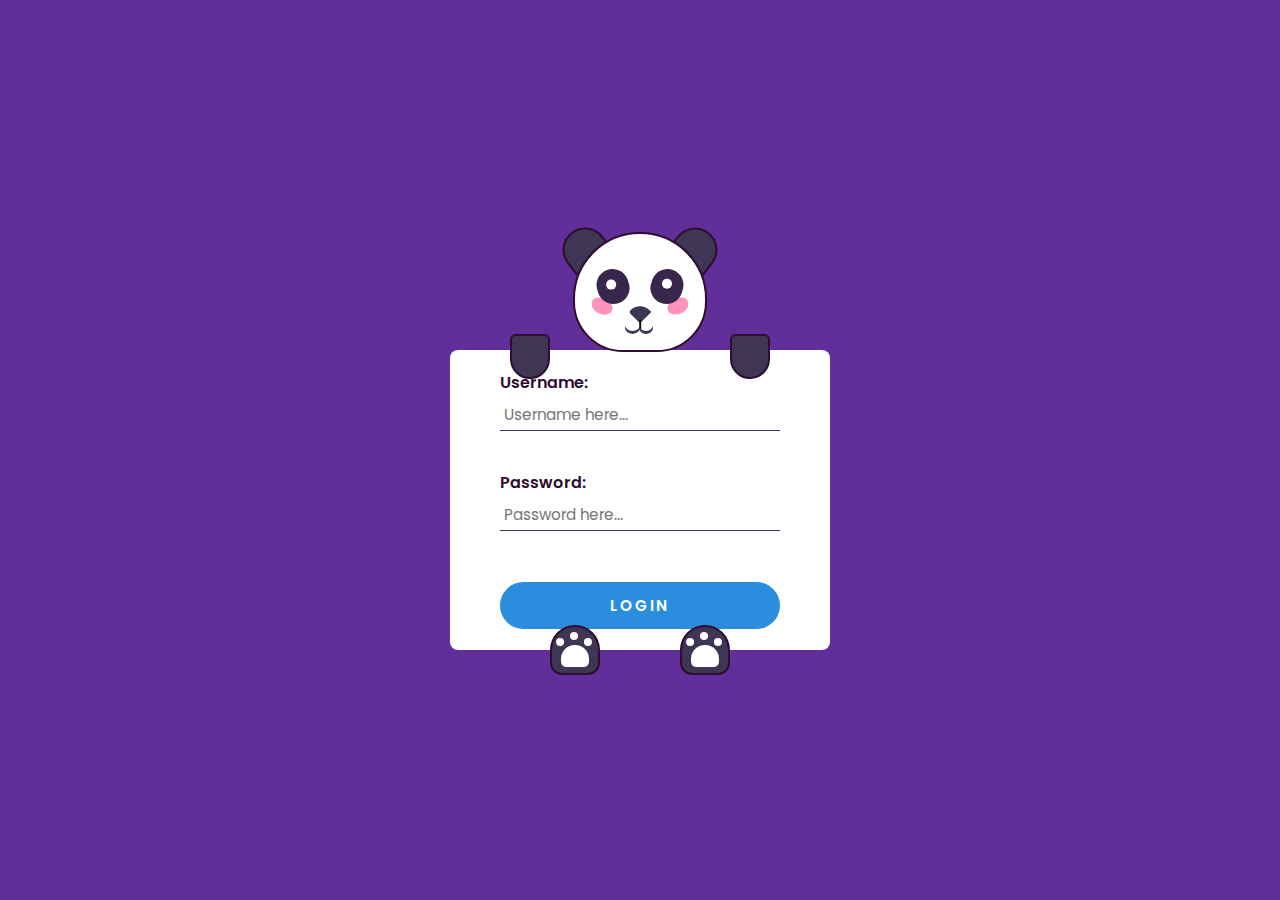
==== commit 90438725: "Update index.html" ====
--- a/index.html
+++ b/index.html
@@ -1,49 +1,45 @@
 <!DOCTYPE html>
 <html lang="en">
-<head>
-    <meta charset="UTF-8">
-    <meta name="viewport" content="width=device-width, initial-scale=1.0">
-    <title>Panda Login & Animated Text</title>
-    <link rel="stylesheet" href="style.css">
-</head>
-<body id="body">
-
-    <!-- Login Page (Visible by Default) -->
-    <div id="loginPage" class="container fade-in">
-        <form onsubmit="showAnimationPage(event)">
-            <label for="username">Username:</label>
-            <input type="text" id="username" placeholder="Username here..." required /><br>
-            <label for="password">Password:</label>
-            <input type="password" id="password" placeholder="Password here..." required /><br>
-            <button type="submit">Login</button>
-        </form>
-        <div class="ear-l"></div>
-        <div class="ear-r"></div>
-        <div class="panda-face">
-            <div class="blush-l"></div>
-            <div class="blush-r"></div>
-            <div class="eye-l"><div class="eyeball-l"></div></div>
-            <div class="eye-r"><div class="eyeball-r"></div></div>
-            <div class="nose"></div>
-            <div class="mouth"></div>
+  <head>
+    <meta name="viewport" content="width=device-width, initial-scale=1.0" />
+    <title>Interactive Panda Form</title>
+    <!-- Google Font -->
+    <link
+      href="https://fonts.googleapis.com/css2?family=Poppins:wght@400;600&display=swap"
+      rel="stylesheet"
+    />
+    <!-- Stylesheet -->
+    <link rel="stylesheet" href="style.css" />
+  </head>
+  <body>
+    <div class="container">
+      <form>
+        <label for="username">Username:</label>
+        <input type="text" id="username" placeholder="Username here..." /><br>
+        <label for="password">Password:</label>
+        <input type="password" id="password" placeholder="Password here..." /><br>
+        <button>Login</button>
+      </form>
+      <div class="ear-l"></div>
+      <div class="ear-r"></div>
+      <div class="panda-face">
+        <div class="blush-l"></div>
+        <div class="blush-r"></div>
+        <div class="eye-l">
+          <div class="eyeball-l"></div>
         </div>
-        <div class="hand-l"></div>
-        <div class="hand-r"></div>
-        <div class="paw-l"></div>
-        <div class="paw-r"></div>
+        <div class="eye-r">
+          <div class="eyeball-r"></div>
+        </div>
+        <div class="nose"></div>
+        <div class="mouth"></div>
+      </div>
+      <div class="hand-l"></div>
+      <div class="hand-r"></div>
+      <div class="paw-l"></div>
+      <div class="paw-r"></div>
     </div>
-
-    <!-- Animated Text Page (Hidden Initially) -->
-    <div id="animationPage" class="hidden">
-        <div class="text-container">
-            <span class="line"></span>
-            <span id="changingText">I LOVE YOU</span>
-            <span class="line"></span>
-        </div>
-    </div>
-
+    <!-- Script -->
     <script src="script.js"></script>
-    <script src="new-script.js"></script>
-
-</body>
+  </body>
 </html>
